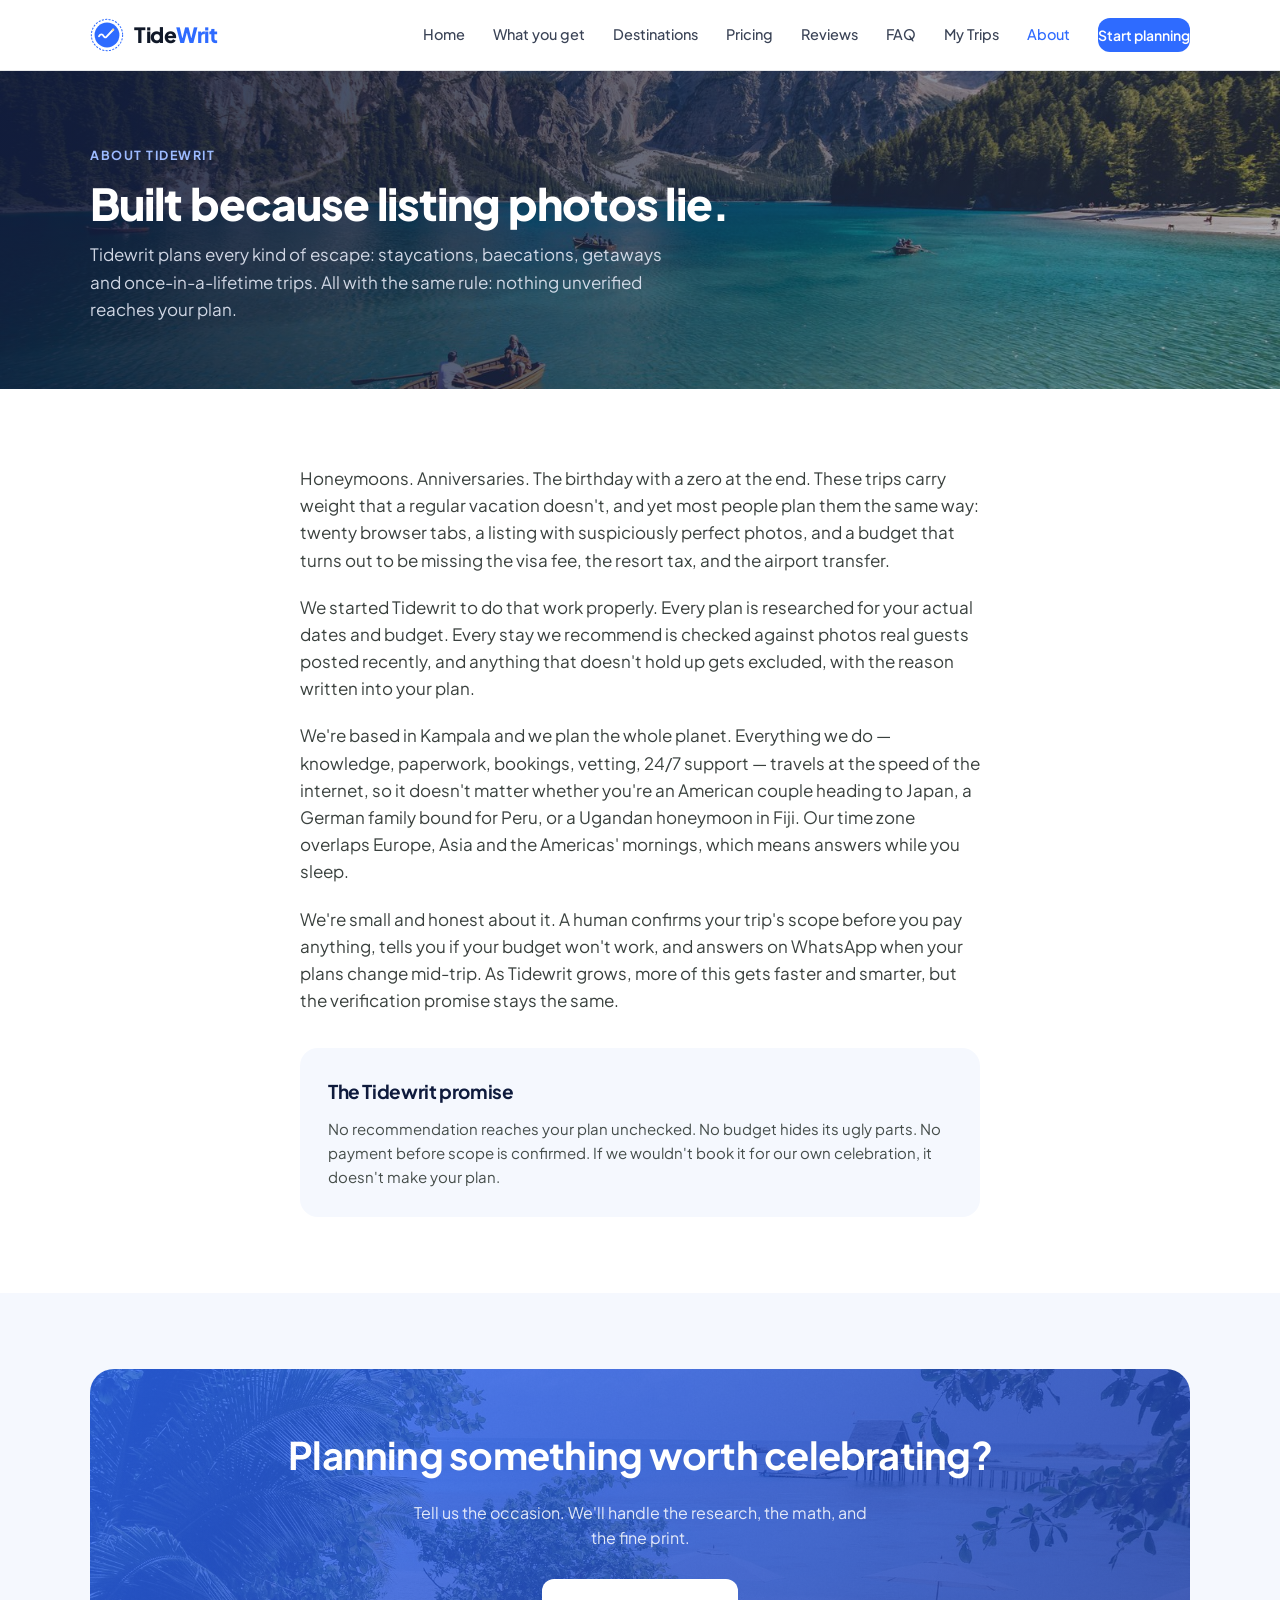
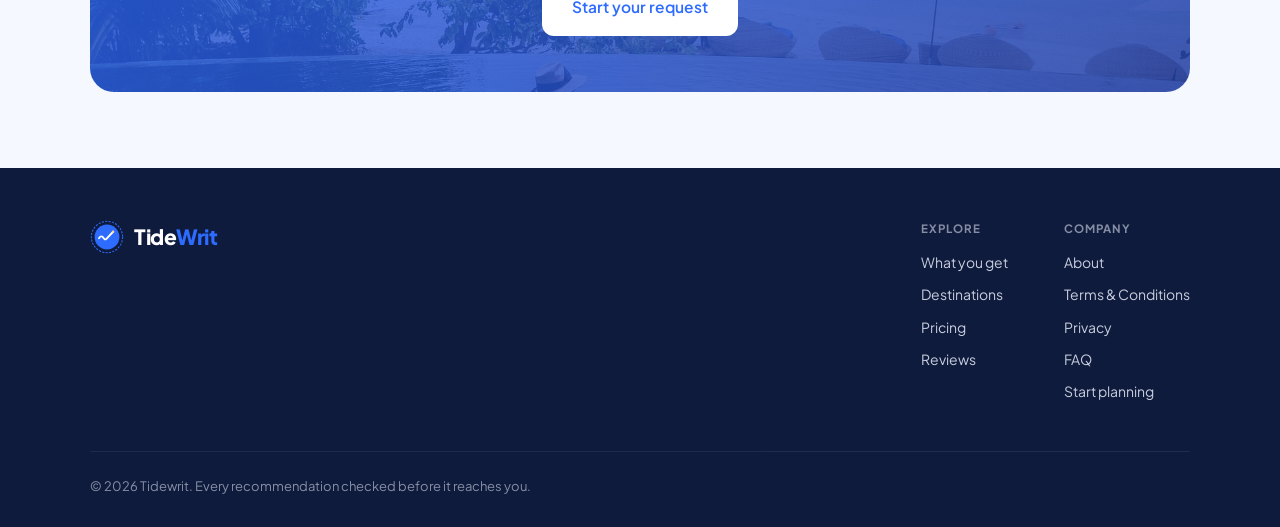
==== tidewrit website/about.html @ 574396d5 "Add files via upload" ====
<!DOCTYPE html>
<html lang="en">
<head>
<meta charset="UTF-8">
<meta name="viewport" content="width=device-width, initial-scale=1.0">
<title>About | Tidewrit</title>
<link rel="preconnect" href="https://fonts.googleapis.com">
<link href="https://fonts.googleapis.com/css2?family=Plus+Jakarta+Sans:wght@400;500;600;700;800&display=swap" rel="stylesheet">
<link rel="icon" type="image/svg+xml" href="images/favicon.svg">
<link rel="icon" type="image/png" sizes="32x32" href="images/favicon-32.png">
<link rel="apple-touch-icon" href="images/apple-touch-icon.png">
<link rel="stylesheet" href="style.css">
</head>
<body data-page="about.html">

<header class="page-hero" style="--ph:url('images/about.jpg')">
  <div class="wrap">
    <div class="eyebrow">About Tidewrit</div>
    <h1>Built because listing photos lie.</h1>
    <p>Tidewrit plans every kind of escape: staycations, baecations, getaways and once-in-a-lifetime trips. All with the same rule: nothing unverified reaches your plan.</p>
  </div>
</header>

<section class="section">
  <div class="wrap" style="max-width:720px;">
    <p style="font-size:17px; color:#3A413E; margin-bottom:20px;">Honeymoons. Anniversaries. The birthday with a zero at the end. These trips carry weight that a regular vacation doesn't, and yet most people plan them the same way: twenty browser tabs, a listing with suspiciously perfect photos, and a budget that turns out to be missing the visa fee, the resort tax, and the airport transfer.</p>
    <p style="font-size:17px; color:#3A413E; margin-bottom:20px;">We started Tidewrit to do that work properly. Every plan is researched for your actual dates and budget. Every stay we recommend is checked against photos real guests posted recently, and anything that doesn't hold up gets excluded, with the reason written into your plan.</p>
    <p style="font-size:17px; color:#3A413E; margin-bottom:20px;">We're based in Kampala and we plan the whole planet. Everything we do — knowledge, paperwork, bookings, vetting, 24/7 support — travels at the speed of the internet, so it doesn't matter whether you're an American couple heading to Japan, a German family bound for Peru, or a Ugandan honeymoon in Fiji. Our time zone overlaps Europe, Asia and the Americas' mornings, which means answers while you sleep.</p>
    <p style="font-size:17px; color:#3A413E; margin-bottom:20px;">We're small and honest about it. A human confirms your trip's scope before you pay anything, tells you if your budget won't work, and answers on WhatsApp when your plans change mid-trip. As Tidewrit grows, more of this gets faster and smarter, but the verification promise stays the same.</p>
    <div class="card" style="margin-top:34px; padding:28px; background:var(--sand); border:none;">
      <h3 style="font-size:19px; margin-bottom:10px;">The Tidewrit promise</h3>
      <p style="font-size:15px; color:#454D4A;">No recommendation reaches your plan unchecked. No budget hides its ugly parts. No payment before scope is confirmed. If we wouldn't book it for our own celebration, it doesn't make your plan.</p>
    </div>
  </div>
</section>

<section class="section tint">
  <div class="wrap">
    <div class="final-cta">
      <h2>Planning something worth celebrating?</h2>
      <p>Tell us the occasion. We'll handle the research, the math, and the fine print.</p>
      <a href="index.html#request" class="btn btn-coral">Start your request</a>
    </div>
  </div>
</section>

<script src="shared.js"></script>
</body>
</html>
---- tidewrit website/style.css ----
:root{
  --blue:#2E6BFF;          /* primary */
  --blue-dark:#1E4FD6;
  --navy:#0F1B3D;          /* deep headline/dark cards */
  --ink:#101828;
  --grey:#5B6474;
  --bg:#FFFFFF;
  --soft:#F5F8FE;          /* light section tint */
  --line:rgba(16,24,40,0.10);
  --orange:#FF9D42;        /* warm accent (stamps, highlights) */
  --gold:#F5B821;          /* stars */
  --green:#22A06B;
  --radius:18px;
  --shadow:0 18px 44px -18px rgba(16,24,40,0.18);
  /* legacy aliases used across pages */
  --teal-950:#0F1B3D;
  --teal-800:#2E6BFF;
  --teal-100:#E7EEFF;
  --sand:#F5F8FE;
  --coral:#2E6BFF;
  --coral-dark:#1E4FD6;
}
*{box-sizing:border-box; margin:0; padding:0;}
html{scroll-behavior:smooth;}
body{font-family:'Plus Jakarta Sans','Work Sans',sans-serif; background:var(--bg); color:var(--ink); line-height:1.6; font-size:16px;}
h1,h2,h3,h4{font-family:'Plus Jakarta Sans',sans-serif; font-weight:700; letter-spacing:-0.02em;}
img{max-width:100%; display:block;}
a{color:inherit;}
.wrap{max-width:1140px; margin:0 auto; padding:0 20px;}

/* ---------- NAV ---------- */
nav{position:sticky; top:0; z-index:100; background:rgba(255,255,255,0.92); backdrop-filter:blur(12px); border-bottom:1px solid var(--line);}
.nav-inner{display:flex; align-items:center; justify-content:space-between; height:70px;}
.logo{display:flex; align-items:center; gap:10px; text-decoration:none;}
.logo svg{width:34px; height:34px; flex-shrink:0;}
.logo .word{font-size:21px; font-weight:800; letter-spacing:-0.02em;}
.navlinks{display:flex; gap:28px; font-size:14.5px; align-items:center; font-weight:500;}
.navlinks a{text-decoration:none; color:#3A4356; transition:color .2s; padding:6px 0;}
.navlinks a:hover{color:var(--ink);}
.navlinks a.on{color:var(--blue);}
.navcta{background:var(--blue); color:#fff !important; padding:11px 22px; border-radius:12px; font-size:14px; font-weight:600; text-decoration:none;}
.navcta:hover{background:var(--blue-dark);}
.burger{display:none; background:none; border:none; cursor:pointer; padding:8px; flex-direction:column; gap:5px;}
.burger span{display:block; width:24px; height:2.5px; background:var(--ink); border-radius:2px;}
.mobile-menu{display:none; flex-direction:column; padding:8px 20px 22px; border-top:1px solid var(--line); background:#fff;}
.mobile-menu a{text-decoration:none; padding:13px 4px; font-size:16px; border-bottom:1px solid var(--line); font-weight:500;}
.mobile-menu a:last-child{border-bottom:none;}
.mobile-menu .navcta{text-align:center; margin-top:14px; padding:14px; border-radius:12px;}
.mobile-menu.open{display:flex;}

/* ---------- SHARED ---------- */
.eyebrow{font-size:12.5px; text-transform:uppercase; letter-spacing:.12em; color:var(--blue); font-weight:700; margin-bottom:14px; display:flex; align-items:center; gap:10px;}
.eyebrow::before{content:none;}
.eyebrow.center{justify-content:center;}
.section{padding:76px 0;}
.section.tint{background:var(--soft);}
.section-head{max-width:640px; margin-bottom:44px;}
.section-head h2{font-size:clamp(27px,4.5vw,38px); line-height:1.14; color:var(--navy);}
.section-head p{color:var(--grey); margin-top:14px; font-size:16.5px;}
.section-head.center{margin-left:auto; margin-right:auto; text-align:center;}
.section-head.center .eyebrow{justify-content:center;}
.btn{display:inline-block; text-decoration:none; border:none; cursor:pointer; font-family:inherit; font-weight:600; border-radius:12px; transition:transform .15s ease, background .2s, box-shadow .2s; text-align:center;}
.btn-primary{background:var(--blue); color:#fff; padding:15px 28px; font-size:15px; box-shadow:0 10px 24px -10px rgba(46,107,255,0.55);}
.btn-primary:hover{background:var(--blue-dark); transform:translateY(-1px);}
.btn-coral{background:var(--blue); color:#fff; padding:16px 30px; font-size:15.5px; box-shadow:0 12px 26px -10px rgba(46,107,255,0.55);}
.btn-coral:hover{background:var(--blue-dark); transform:translateY(-1px);}
.btn-ghost{padding:15px 24px; border:1.5px solid var(--line); color:var(--ink); background:#fff; font-size:15px;}
.btn-ghost:hover{border-color:var(--blue); color:var(--blue);}

/* ---------- HERO ---------- */
.hero{position:relative; padding:70px 0 88px; overflow:hidden;
  background:
    linear-gradient(90deg, rgba(255,255,255,0.97) 0%, rgba(255,255,255,0.86) 42%, rgba(255,255,255,0.30) 100%),
    url('images/hero.jpg') center/cover no-repeat,
    linear-gradient(160deg,#DCE9FF 0%, #F7FAFF 100%);
}
.hero-grid{display:grid; grid-template-columns:1fr 440px; gap:52px; align-items:start;}
.hero h1{font-size:clamp(36px,5.6vw,56px); line-height:1.05; margin-bottom:20px; color:var(--navy); font-weight:800;}
.hero h1 em{font-style:normal; color:var(--blue); position:relative; white-space:nowrap;}
.hero h1 em::after{content:''; position:absolute; left:0; right:0; bottom:-6px; height:8px;
  background:url("data:image/svg+xml,%3Csvg xmlns='http://www.w3.org/2000/svg' viewBox='0 0 120 10' preserveAspectRatio='none'%3E%3Cpath d='M2 7 Q 30 1 60 6 T 118 4' fill='none' stroke='%232E6BFF' stroke-width='4' stroke-linecap='round'/%3E%3C/svg%3E") no-repeat center/100% 100%;}
.hero .lead{font-size:18px; color:#414B5F; max-width:500px; margin-bottom:12px;}
.hero .sub{font-size:15px; color:var(--grey); max-width:470px; margin-bottom:26px;}
.hero-proof{display:flex; align-items:center; gap:12px; font-size:13.5px; color:var(--grey); flex-wrap:wrap;}
.proof-dots{display:flex; flex-shrink:0;}
.proof-dots span{width:30px; height:30px; border-radius:50%; border:2px solid #fff; background:var(--blue); color:#fff; display:flex; align-items:center; justify-content:center; font-size:12px; font-weight:700;}
.proof-dots span+span{margin-left:-9px;}
.stars{color:var(--gold); letter-spacing:1.5px;}
.trust-bullets{list-style:none; margin-top:20px;}
.trust-bullets li{display:flex; gap:11px; align-items:flex-start; font-size:14.5px; color:#414B5F; margin-bottom:11px;}
.trust-bullets .t{flex-shrink:0; width:20px; height:20px; border-radius:50%; background:var(--teal-100); color:var(--blue); display:flex; align-items:center; justify-content:center; font-size:11px; font-weight:800; margin-top:2px;}

/* ---------- REQUEST FORM CARD (white widget) ---------- */
.form-card{background:#fff; border:1px solid var(--line); border-radius:22px; padding:28px 26px; color:var(--ink); box-shadow:var(--shadow);}
.form-card h3{font-size:21px; margin-bottom:4px; color:var(--navy);}
.form-card .fc-sub{font-size:13.5px; color:var(--grey); margin-bottom:20px;}
.f-label{font-size:11.5px; text-transform:uppercase; letter-spacing:.08em; color:#7A8296; margin:16px 0 9px; display:block; font-weight:700;}
.f-label:first-of-type{margin-top:0;}
.pill-row{display:flex; flex-wrap:wrap; gap:8px;}
.pill{padding:9px 15px; border-radius:100px; border:1px solid var(--line); background:#fff; color:#3A4356; font-size:13.5px; cursor:pointer; transition:all .15s; font-family:inherit; font-weight:500;}
.pill:hover{border-color:var(--blue); color:var(--blue);}
.pill.active{background:var(--blue); border-color:var(--blue); color:#fff;}
.form-card input[type=text], .form-card input[type=email], .form-card input[type=date], .form-card select{
  width:100%; background:#F7F9FD; border:1px solid var(--line);
  color:var(--ink); padding:13px 14px; border-radius:12px; font-size:15px; font-family:inherit;
}
.form-card input::placeholder{color:#9AA3B5;}
.frow{display:grid; grid-template-columns:1fr 1fr; gap:12px;}
input[type=range]{width:100%; -webkit-appearance:none; appearance:none; height:5px; background:#E4EAF6; border-radius:3px; outline:none; margin-top:8px;}
input[type=range]::-webkit-slider-thumb{-webkit-appearance:none; width:22px; height:22px; border-radius:50%; background:var(--blue); cursor:pointer; border:3px solid #fff; box-shadow:0 2px 8px rgba(46,107,255,.5);}
.budget-readout{display:flex; justify-content:space-between; margin-top:9px; font-size:12.5px; color:var(--grey);}
.budget-readout strong{color:var(--blue); font-size:17px; font-weight:800;}
.form-card .btn-coral{width:100%; margin-top:22px;}
.f-fine{font-size:12.5px; color:var(--grey); margin-top:12px; text-align:center;}
.f-success{display:none; text-align:center; padding:30px 10px;}
.f-success.show{display:block;}
.f-success .big{font-size:42px; margin-bottom:12px;}
.f-success h4{font-size:20px; margin-bottom:8px; color:var(--blue);}
.f-success p{font-size:14.5px; color:var(--grey);}

/* ---------- CARDS & GRIDS ---------- */
.grid-3{display:grid; grid-template-columns:repeat(3,1fr); gap:20px;}
.grid-2{display:grid; grid-template-columns:1fr 1fr; gap:44px; align-items:center;}
.card{background:#fff; border:1px solid var(--line); border-radius:var(--radius); padding:26px 24px; transition:transform .15s ease, box-shadow .15s ease;}
.card.hover:hover{transform:translateY(-3px); box-shadow:var(--shadow);}
.card .fi{width:46px; height:46px; border-radius:14px; background:var(--teal-100); display:flex; align-items:center; justify-content:center; font-size:20px; margin-bottom:14px;}
.card h3{font-size:17px; margin-bottom:8px; color:var(--navy);}
.card p{font-size:14px; color:var(--grey);}
.card.hl{border:1.5px solid var(--blue); box-shadow:0 14px 34px -18px rgba(46,107,255,0.4);}
.card.hl .fi{background:var(--blue);}
.steps{display:grid; grid-template-columns:repeat(3,1fr); gap:20px; background:transparent; border:none; border-radius:0; overflow:visible;}
.step{background:#fff; border:1px solid var(--line); border-radius:var(--radius); padding:30px 26px;}
.step .num{width:36px; height:36px; border-radius:12px; background:var(--blue); color:#fff; display:flex; align-items:center; justify-content:center; font-size:14px; font-weight:800; margin-bottom:16px;}
.step h3{font-size:18px; margin-bottom:10px; color:var(--navy);}
.step p{font-size:14.5px; color:var(--grey);}

/* ---------- DESTINATION PHOTO CARDS ---------- */
.dest-grid{display:grid; grid-template-columns:repeat(4,1fr); gap:18px;}
.dest-card{position:relative; border-radius:var(--radius); overflow:hidden; aspect-ratio:3/3.6; display:flex; align-items:flex-end; text-decoration:none; box-shadow:0 14px 30px -16px rgba(16,24,40,.25); transition:transform .18s ease;}
.dest-card:hover{transform:translateY(-4px);}
.dest-card img{position:absolute; inset:0; width:100%; height:100%; object-fit:cover;}
.dest-card::after{content:''; position:absolute; inset:0; background:linear-gradient(180deg, rgba(15,27,61,0) 40%, rgba(15,27,61,.82) 100%);}
.dest-tag{position:absolute; top:12px; right:12px; z-index:2; background:rgba(255,255,255,0.92); color:var(--navy); font-size:11.5px; font-weight:700; padding:5px 12px; border-radius:100px;}
.dest-info{position:relative; z-index:2; padding:18px; color:#fff; width:100%;}
.dest-info h3{font-size:18px; margin-bottom:3px; color:#fff;}
.dest-info .d-meta{font-size:12.5px; opacity:.85; display:flex; justify-content:space-between; align-items:center;}
.dest-info .d-meta .stars{font-size:12px;}

/* feature icon row */
.feat-row{display:grid; grid-template-columns:repeat(4,1fr); gap:26px;}
.feat{display:flex; gap:14px; align-items:flex-start;}
.feat .ic{flex-shrink:0; width:50px; height:50px; border-radius:50%; display:flex; align-items:center; justify-content:center; font-size:21px;}
.feat h4{font-size:15.5px; margin-bottom:4px; color:var(--navy);}
.feat p{font-size:13.5px; color:var(--grey);}
.ic.b1{background:#FFE9EC;} .ic.b2{background:#E4F5EC;} .ic.b3{background:#EFEAFE;} .ic.b4{background:#FFF3E0;}

/* trust strip */
.trust-strip{display:grid; grid-template-columns:repeat(4,1fr); gap:18px; background:var(--soft); border-radius:var(--radius); padding:26px 28px;}
.trust-strip .feat h4{font-size:14.5px;}
.trust-strip .feat p{font-size:12.5px;}

/* compare table */
.compare-card{background:#fff; border:1px solid var(--line); border-radius:var(--radius); overflow:hidden; box-shadow:var(--shadow);}
.compare-row{display:grid; grid-template-columns:1fr 86px 86px; padding:15px 20px; font-size:14px; align-items:center; border-bottom:1px solid var(--line);}
.compare-row:last-child{border-bottom:none;}
.compare-row.head{background:var(--navy); color:#fff; font-size:12px; text-transform:uppercase; letter-spacing:.06em; font-weight:700;}
.compare-row .yes{color:var(--green); font-weight:800; text-align:center;}
.compare-row .no{color:#C2C9D6; text-align:center;}

/* plan doc peek */
.plan-doc{background:#fff; border:1px solid var(--line); border-radius:var(--radius); padding:28px; box-shadow:var(--shadow); position:relative;}
.plan-doc h4{font-size:18px; margin-bottom:4px; color:var(--navy);}
.plan-doc .doc-sub{font-size:12.5px; color:#8A93A6; margin-bottom:16px;}
.doc-line{display:flex; justify-content:space-between; font-size:13.5px; padding:9px 0; border-bottom:1px dashed var(--line); gap:12px;}
.doc-line strong{white-space:nowrap; font-weight:700;}
.doc-line.total{border-bottom:none; padding-top:13px;}
.doc-line.total strong{color:var(--blue); font-size:15.5px;}
.doc-flag{margin-top:16px; background:#FFF4EA; border-left:3px solid var(--orange); padding:11px 13px; font-size:13px; color:#8A5A2B; border-radius:0 10px 10px 0;}
.stamp{position:absolute; top:-18px; right:-12px; width:72px; height:72px; border-radius:50%; background:#fff; border:2px dashed var(--orange); display:flex; align-items:center; justify-content:center; transform:rotate(-12deg); font-size:9.5px; text-align:center; line-height:1.25; color:var(--orange); font-weight:800; text-transform:uppercase; letter-spacing:.04em; z-index:2;}

/* pricing */
.price-grid{display:grid; grid-template-columns:repeat(3,1fr); gap:22px; align-items:stretch;}
.price-card{background:#fff; border:1px solid var(--line); border-radius:20px; padding:34px 28px; display:flex; flex-direction:column;}
.price-card.featured{border:2px solid var(--blue); position:relative; box-shadow:var(--shadow);}
.best-tag{position:absolute; top:-13px; left:50%; transform:translateX(-50%); background:var(--blue); color:#fff; font-size:11px; font-weight:700; letter-spacing:.05em; text-transform:uppercase; padding:5px 14px; border-radius:100px; white-space:nowrap;}
.price-card h3{font-size:20px; margin-bottom:5px; color:var(--navy);}
.price-card .for{font-size:13px; color:var(--grey); margin-bottom:18px;}
.price{font-size:42px; margin-bottom:20px; font-weight:800; color:var(--navy);}
.price small{font-size:14px; color:var(--grey); font-weight:500;}
.price-feats{list-style:none; margin-bottom:26px; flex:1;}
.price-feats li{font-size:14px; color:#414B5F; padding:7px 0 7px 26px; position:relative;}
.price-feats li::before{content:'✓'; position:absolute; left:0; color:var(--green); font-weight:800;}

/* reviews */
.review-card{background:#fff; border:1px solid var(--line); border-radius:var(--radius); padding:26px;}
.review-stars{color:var(--gold); font-size:14px; margin-bottom:13px; letter-spacing:2px;}
.review-quote{font-size:16px; line-height:1.6; margin-bottom:20px; color:#2A3346; font-weight:500;}
.review-who{display:flex; align-items:center; gap:12px;}
.avatar{width:38px; height:38px; border-radius:50%; background:var(--blue); color:#fff; display:flex; align-items:center; justify-content:center; font-size:14px; font-weight:700; flex-shrink:0;}
.who-meta{font-size:13px; color:var(--grey);}
.who-meta strong{display:block; color:var(--ink); font-size:14px; font-weight:700;}
.verified-tag{display:inline-flex; align-items:center; gap:6px; font-size:11px; color:var(--green); margin-top:11px; font-weight:700;}
.verified-tag::before{content:'✓'; width:14px; height:14px; border-radius:50%; background:var(--green); color:#fff; display:flex; align-items:center; justify-content:center; font-size:8px;}

/* white-page inputs */
.input-w{width:100%; background:#F7F9FD; border:1px solid var(--line); color:var(--ink); padding:14px 15px; border-radius:12px; font-size:15px; font-family:inherit;}
textarea.input-w{resize:vertical;}

/* faq */
details{border:1px solid var(--line); border-radius:14px; padding:18px 22px; margin-bottom:12px; background:#fff;}
details summary{font-size:16.5px; font-weight:700; cursor:pointer; list-style:none; display:flex; justify-content:space-between; align-items:center; gap:14px; color:var(--navy);}
details summary::-webkit-details-marker{display:none;}
details summary::after{content:'+'; font-size:22px; color:var(--blue); font-weight:400; transition:transform .2s; flex-shrink:0;}
details[open] summary::after{transform:rotate(45deg);}
details p{margin-top:12px; font-size:15px; color:#414B5F; max-width:640px;}

/* roadmap */
.roadmap{margin-top:48px; background:var(--soft); border:1px dashed rgba(46,107,255,.4); border-radius:18px; padding:30px;}
.roadmap h3{font-size:19px; margin-bottom:5px; color:var(--navy);}
.roadmap .rm-sub{font-size:13.5px; color:var(--grey); margin-bottom:18px;}
.rm-pills{display:flex; flex-wrap:wrap; gap:9px;}
.rm-pill{font-size:13px; padding:8px 15px; border-radius:100px; background:#fff; border:1px solid var(--line); color:#414B5F; font-weight:500;}
.rm-pill span{color:var(--blue); margin-right:6px; font-weight:700;}

/* final CTA */
.final-cta{background:
    linear-gradient(135deg, rgba(46,107,255,.80) 0%, rgba(30,63,168,.84) 100%),
    url('images/cta.jpg') center/cover no-repeat,
    linear-gradient(135deg, var(--blue) 0%, #1E3FA8 100%);
  border-radius:24px; padding:56px 40px; text-align:center; color:#fff;}
.final-cta h2{font-size:clamp(26px,4.5vw,38px); margin-bottom:14px;}
.final-cta h2 em{font-style:normal; color:#FFD98A;}
.final-cta p{font-size:16px; opacity:.85; max-width:460px; margin:0 auto 28px;}
.final-cta .btn-coral{background:#fff; color:var(--blue); box-shadow:none;}
.final-cta .btn-coral:hover{background:#EFF4FF;}

/* page hero (inner pages) */
.page-hero{padding:74px 0 66px;
  background:
    linear-gradient(100deg, rgba(15,27,61,.90) 0%, rgba(15,27,61,.60) 55%, rgba(15,27,61,.30) 100%),
    var(--ph, linear-gradient(160deg,#16305E,#0F1B3D)) center/cover no-repeat;}
.page-hero h1{font-size:clamp(30px,5vw,44px); line-height:1.1; max-width:680px; color:#fff; font-weight:800;}
.page-hero p{color:rgba(232,237,249,.88); font-size:17px; margin-top:14px; max-width:580px;}
.page-hero .eyebrow{color:#9DBBFF;}

/* footer */
footer{background:var(--navy); color:#E8EDF9; padding:52px 0 30px;}
.footer-grid{display:flex; justify-content:space-between; align-items:flex-start; flex-wrap:wrap; gap:30px; margin-bottom:38px;}
footer .logo .word{color:#fff;}
.footer-cols{display:flex; gap:56px; flex-wrap:wrap;}
.footer-col h5{font-size:11.5px; text-transform:uppercase; letter-spacing:.08em; opacity:.55; margin-bottom:13px;}
.footer-col a{display:block; font-size:14px; margin-bottom:10px; text-decoration:none; opacity:.85;}
.footer-bottom{border-top:1px solid rgba(232,237,249,0.14); padding-top:24px; font-size:13px; opacity:.55;}

/* ---------- MOBILE ---------- */
@media (max-width:920px){
  .navlinks{display:none;}
  .burger{display:flex;}
  .hero-grid{grid-template-columns:1fr; gap:36px;}
  .form-card{padding:24px 20px;}
  .grid-3, .price-grid, .steps{grid-template-columns:1fr;}
  .grid-2{grid-template-columns:1fr; gap:32px;}
  .frow{grid-template-columns:1fr;}
  .section{padding:56px 0;}
  .final-cta{padding:44px 22px;}
  .compare-row{grid-template-columns:1fr 62px 62px; padding:13px 14px; font-size:13px;}
  .stamp{right:-6px;}
  .dest-grid{grid-template-columns:1fr 1fr;}
  .feat-row, .trust-strip{grid-template-columns:1fr 1fr;}
}
@media (max-width:560px){
  .grid-3{grid-template-columns:1fr;}
  .hero{padding:44px 0 56px;}
  .dest-grid{grid-template-columns:1fr 1fr;}
  .feat-row, .trust-strip{grid-template-columns:1fr;}
}
@media (min-width:561px) and (max-width:920px){
  .grid-3{grid-template-columns:1fr 1fr;}
}

/* ---------- TRIP PLAN PAGE ---------- */
.plan-layout{display:grid; grid-template-columns:1fr 340px; gap:24px; align-items:start; padding:28px 0 60px;}
.plan-head{display:flex; justify-content:space-between; align-items:flex-start; gap:20px; flex-wrap:wrap; margin-bottom:20px;}
.plan-head h1{font-size:clamp(24px,4vw,34px); color:var(--navy); font-weight:800;}
.plan-meta{display:flex; gap:18px; flex-wrap:wrap; margin-top:10px; font-size:14px; color:var(--grey);}
.plan-meta span{display:flex; align-items:center; gap:7px;}
.plan-desc{margin-top:12px; color:#414B5F; font-size:15px; max-width:560px;}
.plan-cover{border-radius:var(--radius); overflow:hidden; aspect-ratio:16/6; background:linear-gradient(160deg,#2E6BFF,#7FC8F8); margin-bottom:22px; position:relative;}
.plan-cover img{width:100%; height:100%; object-fit:cover;}
.tabs{display:flex; gap:4px; border-bottom:2px solid var(--line); margin-bottom:22px; overflow-x:auto;}
.tab{padding:12px 18px; font-size:14.5px; font-weight:600; color:var(--grey); background:none; border:none; cursor:pointer; border-bottom:2.5px solid transparent; margin-bottom:-2px; white-space:nowrap; font-family:inherit;}
.tab.on{color:var(--blue); border-bottom-color:var(--blue);}
.tabpane{display:none;}
.tabpane.on{display:block;}
.day-block{display:grid; grid-template-columns:74px 1fr; gap:16px; margin-bottom:18px;}
.day-rail{text-align:center;}
.day-dot{width:44px; height:44px; border-radius:50%; color:#fff; display:flex; align-items:center; justify-content:center; font-size:17px; margin:0 auto 6px; font-weight:700;}
.day-rail .dl{font-size:12.5px; font-weight:700; color:var(--navy);}
.day-rail .dd{font-size:11.5px; color:var(--grey);}
.day-card{background:#fff; border:1px solid var(--line); border-radius:var(--radius); padding:20px 22px;}
.day-card h3{font-size:17.5px; color:var(--navy); display:flex; align-items:center; gap:10px; flex-wrap:wrap;}
.day-card h3 .wx{font-size:12.5px; font-weight:600; color:var(--grey); background:var(--soft); padding:4px 10px; border-radius:100px;}
.acts{display:flex; flex-wrap:wrap; gap:10px 6px; margin-top:16px; align-items:center;}
.act{display:flex; gap:10px; align-items:center; background:var(--soft); border-radius:12px; padding:9px 13px;}
.act .ai{font-size:16px;}
.act .at{font-size:11px; color:var(--grey); font-weight:700;}
.act .al{font-size:13px; color:var(--ink); font-weight:600; line-height:1.3;}
.act .as{font-size:11.5px; color:var(--grey);}
.arrow{color:#C2C9D6; font-size:14px;}
.sideb{position:sticky; top:86px; display:flex; flex-direction:column; gap:18px;}
.sum-card{background:#fff; border:1px solid var(--line); border-radius:var(--radius); padding:22px; box-shadow:var(--shadow);}
.sum-card h4{font-size:16.5px; color:var(--navy); display:flex; justify-content:space-between; align-items:center;}
.on-budget{font-size:11px; font-weight:700; background:#E4F5EC; color:var(--green); padding:4px 10px; border-radius:100px;}
.total-cost{margin:14px 0 4px; font-size:30px; font-weight:800; color:var(--navy);}
.pp{font-size:12.5px; color:var(--grey); margin-bottom:16px;}
.cost-grid{display:grid; grid-template-columns:1fr 1fr; gap:10px;}
.cost-cell{background:var(--soft); border-radius:12px; padding:12px 13px;}
.cost-cell .cl{font-size:11.5px; color:var(--grey); display:flex; gap:6px; align-items:center;}
.cost-cell .cv{font-size:14.5px; font-weight:700; color:var(--navy); margin-top:2px;}
.budget-note{display:flex; gap:12px; background:#E9F8F0; border-radius:14px; padding:14px 16px; align-items:flex-start;}
.budget-note .bi{width:26px; height:26px; border-radius:50%; background:var(--green); color:#fff; display:flex; align-items:center; justify-content:center; font-size:13px; flex-shrink:0;}
.budget-note b{color:var(--green); font-size:13.5px;}
.budget-note p{font-size:12.5px; color:#3E5C4C;}
.qa-grid{display:grid; grid-template-columns:1fr 1fr; gap:10px;}
.qa-btn{display:flex; gap:8px; align-items:center; justify-content:center; background:#fff; border:1px solid var(--line); border-radius:12px; padding:12px; font-size:13px; font-weight:600; color:var(--ink); text-decoration:none; cursor:pointer; font-family:inherit;}
.qa-btn:hover{border-color:var(--blue); color:var(--blue);}
.stay-card{display:flex; gap:14px; background:#fff; border:1px solid var(--line); border-radius:var(--radius); padding:16px; margin-bottom:12px; align-items:center;}
.stay-thumb{width:86px; height:70px; border-radius:12px; background:linear-gradient(150deg,#2E6BFF,#8FD0F8); flex-shrink:0; overflow:hidden;}
.stay-thumb img{width:100%; height:100%; object-fit:cover;}
.stay-card h5{font-size:15px; color:var(--navy);}
.stay-card .sm{font-size:12.5px; color:var(--grey); margin-top:2px;}
.vtag{display:inline-flex; align-items:center; gap:5px; font-size:11px; color:var(--green); font-weight:700; margin-top:6px;}
.vtag::before{content:'✓'; width:13px; height:13px; border-radius:50%; background:var(--green); color:#fff; display:flex; align-items:center; justify-content:center; font-size:8px;}
.budget-rows .doc-line{font-size:14px;}
/* chat widget */
.chat-fab{position:fixed; right:18px; bottom:18px; z-index:200; width:58px; height:58px; border-radius:50%; background:var(--blue); color:#fff; border:none; font-size:24px; cursor:pointer; box-shadow:0 14px 30px -8px rgba(46,107,255,.6);}
.chat-panel{position:fixed; right:18px; bottom:86px; z-index:200; width:min(370px, calc(100vw - 36px)); height:480px; max-height:70vh; background:#fff; border:1px solid var(--line); border-radius:18px; box-shadow:0 30px 70px -20px rgba(16,24,40,.4); display:none; flex-direction:column; overflow:hidden;}
.chat-panel.open{display:flex;}
.chat-head{background:var(--blue); color:#fff; padding:14px 16px;}
.chat-head h5{font-size:15px;}
.chat-head p{font-size:11.5px; opacity:.85;}
.chat-msgs{flex:1; overflow-y:auto; padding:14px; display:flex; flex-direction:column; gap:10px;}
.msg{max-width:85%; padding:10px 13px; border-radius:14px; font-size:13.5px; line-height:1.5;}
.msg.bot{background:var(--soft); color:var(--ink); align-self:flex-start; border-bottom-left-radius:4px;}
.msg.me{background:var(--blue); color:#fff; align-self:flex-end; border-bottom-right-radius:4px;}
.chat-input{display:flex; gap:8px; padding:12px; border-top:1px solid var(--line);}
.chat-input input{flex:1; border:1px solid var(--line); border-radius:100px; padding:11px 15px; font-size:13.5px; font-family:inherit; background:#F7F9FD;}
.chat-input button{background:var(--blue); color:#fff; border:none; border-radius:50%; width:40px; height:40px; cursor:pointer; font-size:15px;}
@media (max-width:920px){
  .plan-layout{grid-template-columns:1fr;}
  .sideb{position:static;}
  .day-block{grid-template-columns:56px 1fr;}
  .plan-cover{aspect-ratio:16/9;}
}

/* svg icons */
.fi svg, .ic svg, .t svg{width:21px; height:21px;}
.qa-btn svg{width:16px; height:16px;}
.plan-meta svg{width:15px; height:15px; color:var(--blue);}
.chat-fab svg{width:26px; height:26px;}

/* form steppers */
.stepper{display:flex; align-items:center; gap:10px; background:#F7F9FD; border:1px solid var(--line); border-radius:12px; padding:6px;}
.stp-btn{width:34px; height:34px; border-radius:9px; border:1px solid var(--line); background:#fff; font-size:17px; cursor:pointer; color:var(--navy); font-weight:700;}
.stp-btn:hover{border-color:var(--blue); color:var(--blue);}
.stp-val{flex:1; text-align:center; font-size:14.5px; font-weight:800; color:var(--navy);}
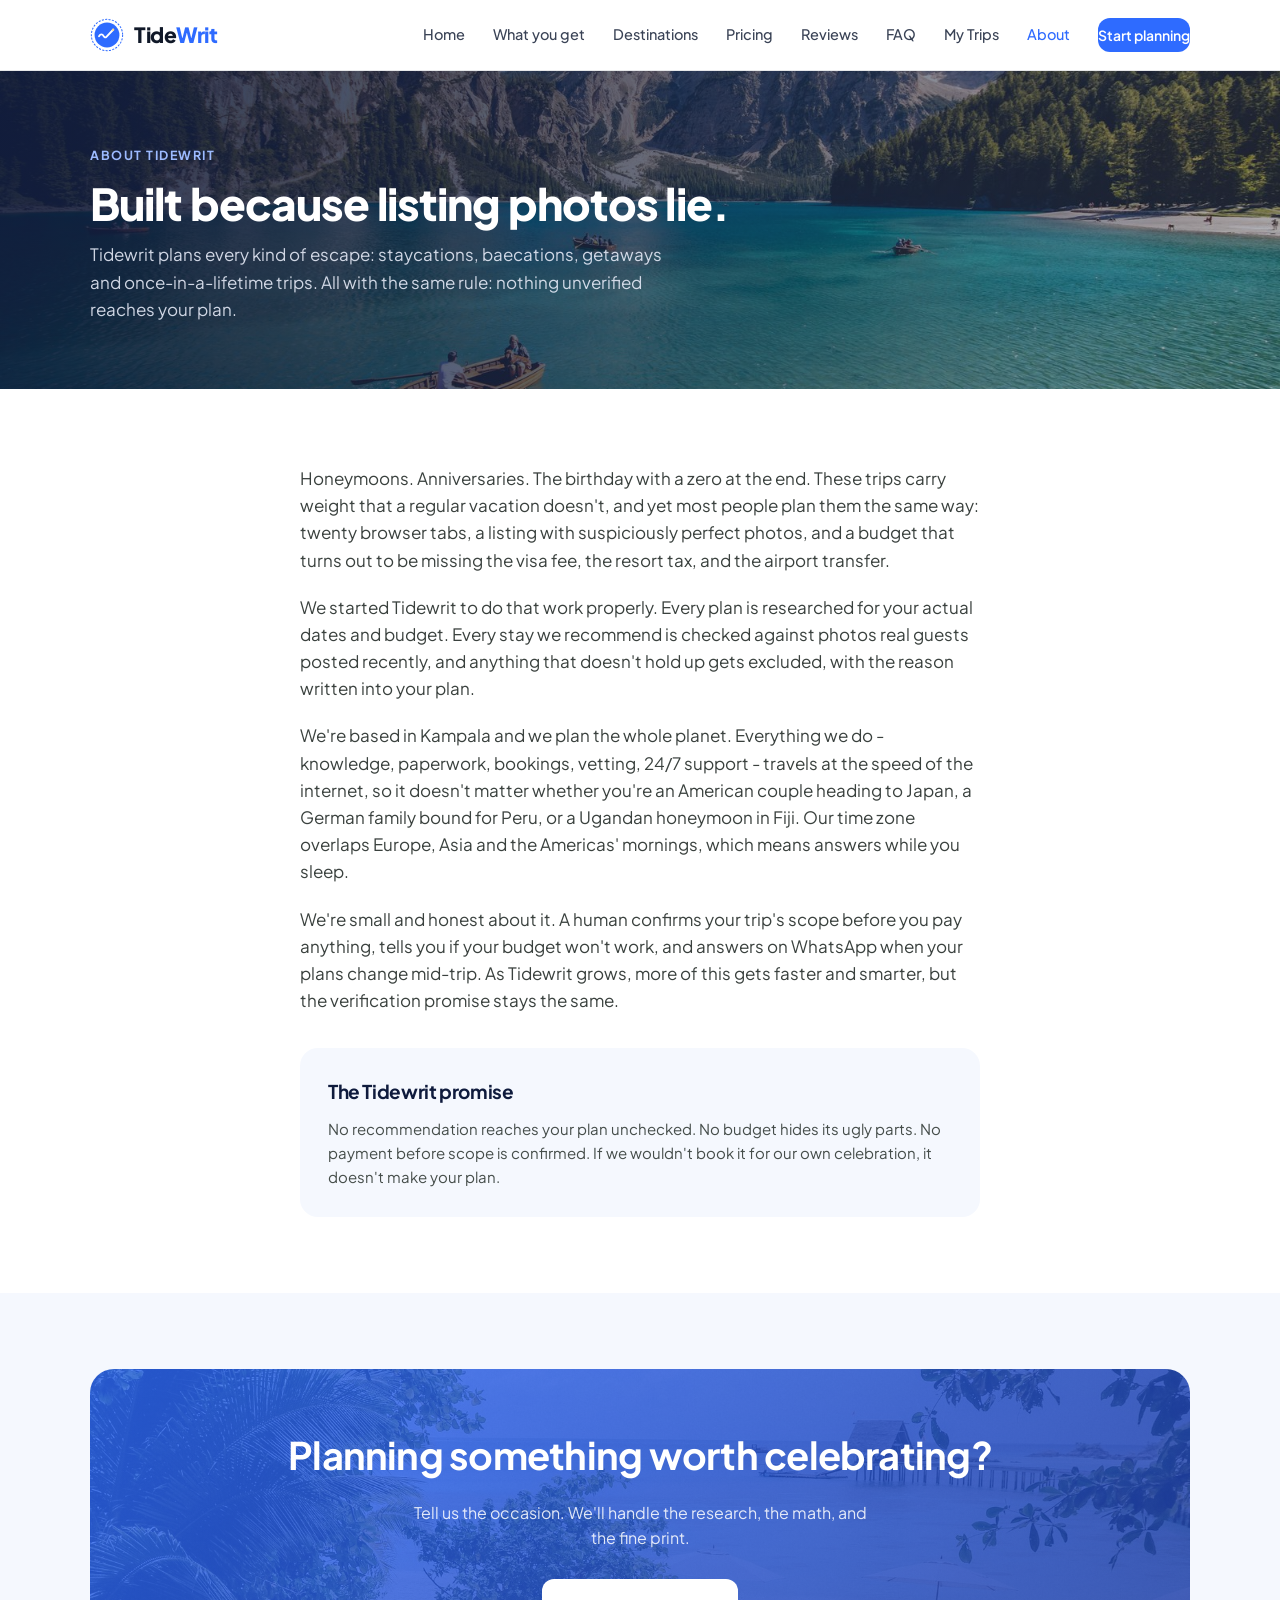
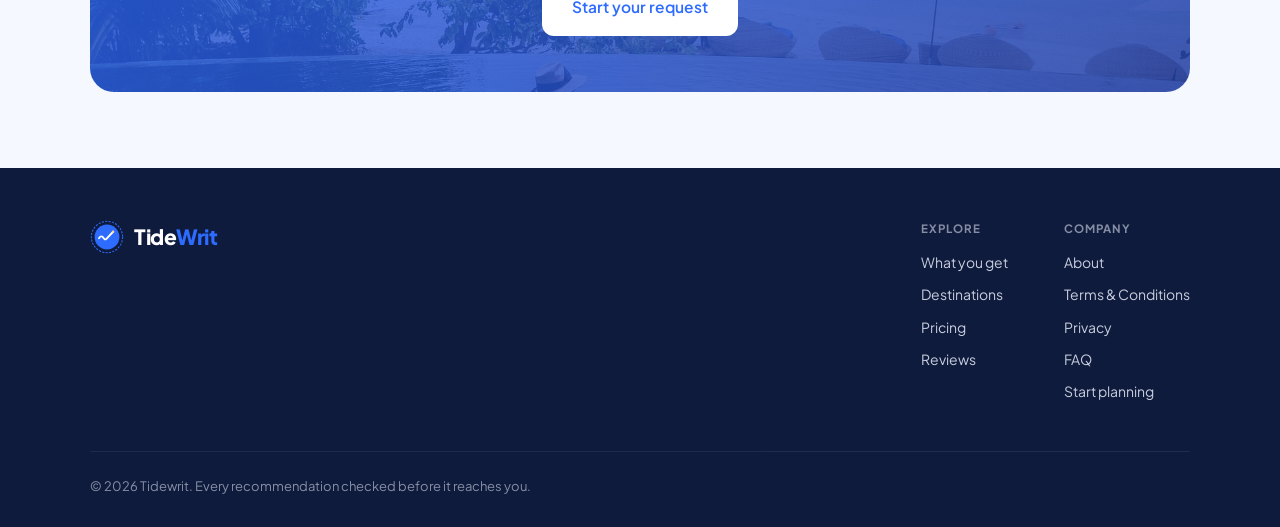
==== commit fdeaccd9: "Add files via upload" ====
--- a/tidewrit website/about.html
+++ b/tidewrit website/about.html
@@ -25,7 +25,7 @@
   <div class="wrap" style="max-width:720px;">
     <p style="font-size:17px; color:#3A413E; margin-bottom:20px;">Honeymoons. Anniversaries. The birthday with a zero at the end. These trips carry weight that a regular vacation doesn't, and yet most people plan them the same way: twenty browser tabs, a listing with suspiciously perfect photos, and a budget that turns out to be missing the visa fee, the resort tax, and the airport transfer.</p>
     <p style="font-size:17px; color:#3A413E; margin-bottom:20px;">We started Tidewrit to do that work properly. Every plan is researched for your actual dates and budget. Every stay we recommend is checked against photos real guests posted recently, and anything that doesn't hold up gets excluded, with the reason written into your plan.</p>
-    <p style="font-size:17px; color:#3A413E; margin-bottom:20px;">We're based in Kampala and we plan the whole planet. Everything we do — knowledge, paperwork, bookings, vetting, 24/7 support — travels at the speed of the internet, so it doesn't matter whether you're an American couple heading to Japan, a German family bound for Peru, or a Ugandan honeymoon in Fiji. Our time zone overlaps Europe, Asia and the Americas' mornings, which means answers while you sleep.</p>
+    <p style="font-size:17px; color:#3A413E; margin-bottom:20px;">We're based in Kampala and we plan the whole planet. Everything we do - knowledge, paperwork, bookings, vetting, 24/7 support - travels at the speed of the internet, so it doesn't matter whether you're an American couple heading to Japan, a German family bound for Peru, or a Ugandan honeymoon in Fiji. Our time zone overlaps Europe, Asia and the Americas' mornings, which means answers while you sleep.</p>
     <p style="font-size:17px; color:#3A413E; margin-bottom:20px;">We're small and honest about it. A human confirms your trip's scope before you pay anything, tells you if your budget won't work, and answers on WhatsApp when your plans change mid-trip. As Tidewrit grows, more of this gets faster and smarter, but the verification promise stays the same.</p>
     <div class="card" style="margin-top:34px; padding:28px; background:var(--sand); border:none;">
       <h3 style="font-size:19px; margin-bottom:10px;">The Tidewrit promise</h3>
